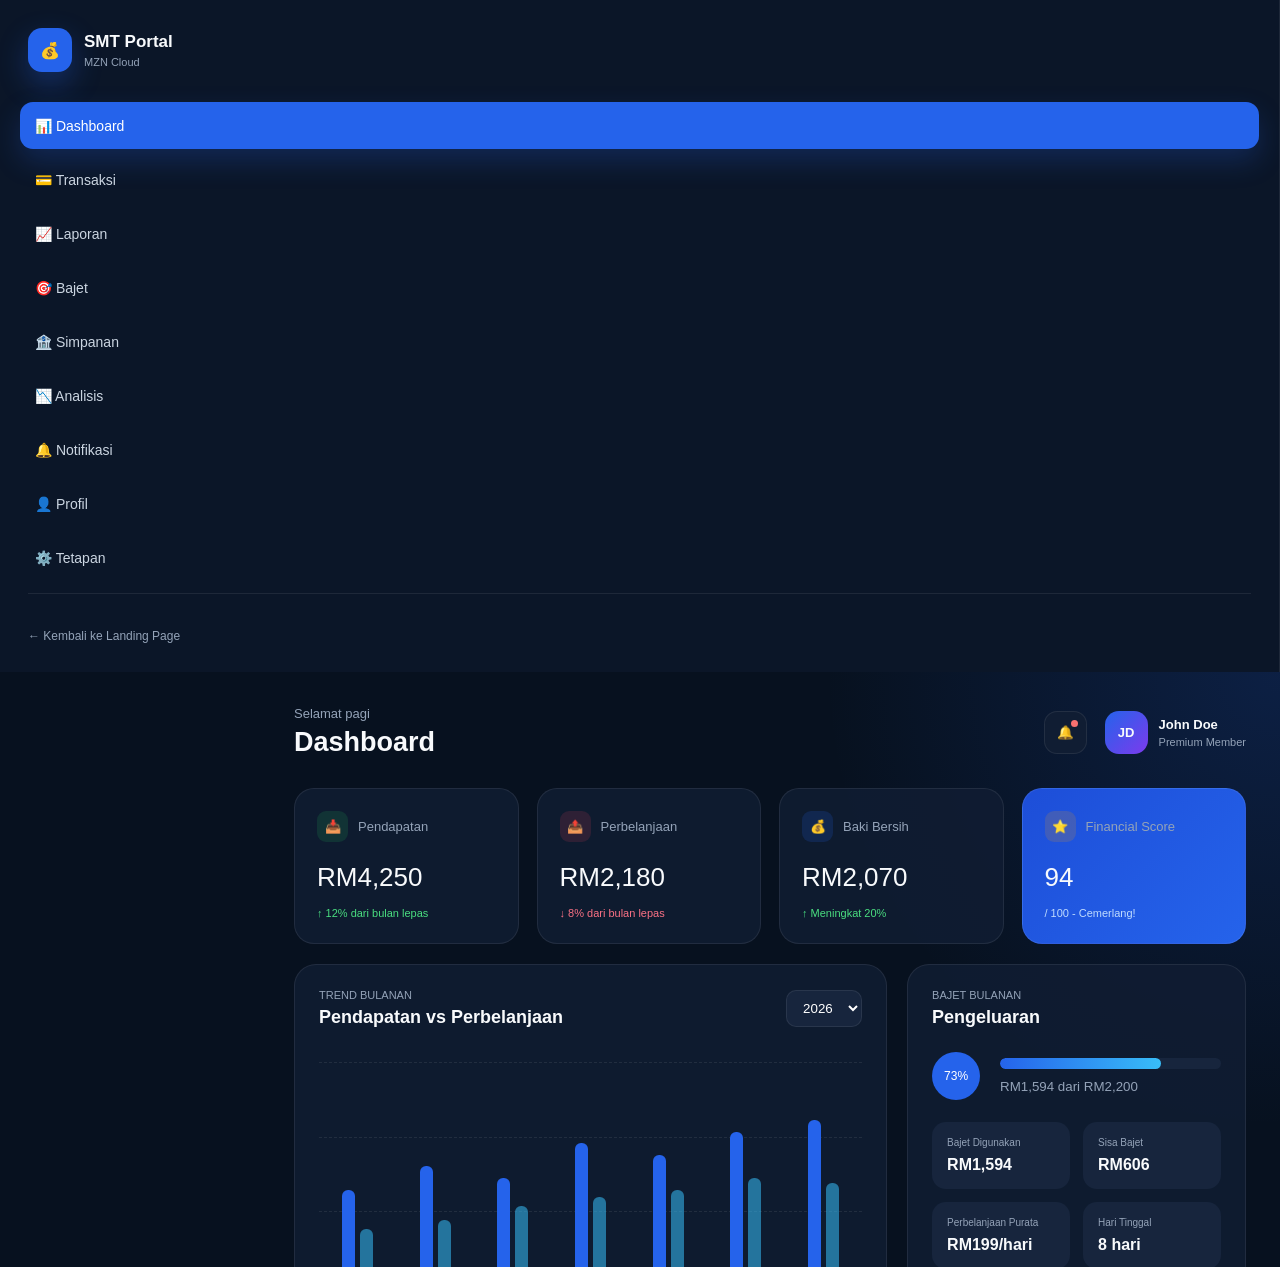
==== dashboard.html @ 915bb549 "SMT Portal Dashboard V1" ====
<!DOCTYPE html>
<html lang="ms">
<head>
    <meta charset="UTF-8">
    <meta name="viewport" content="width=device-width, initial-scale=1.0">
    <title>SMT Portal - Dashboard</title>
    <link rel="stylesheet" href="assets/css/dashboard.css">
</head>
<body>
    <div class="sidebar">
        <div class="sidebar-brand">
            <div class="logo">💰</div>
            <div>
                <strong>SMT Portal</strong>
                <small>MZN Cloud</small>
            </div>
        </div>

        <div class="sidebar-menu">
            <a href="dashboard.html" class="menu-item active">📊 Dashboard</a>
            <a href="#" class="menu-item">💳 Transaksi</a>
            <a href="#" class="menu-item">📈 Laporan</a>
            <a href="#" class="menu-item">🎯 Bajet</a>
            <a href="#" class="menu-item">🏦 Simpanan</a>
            <a href="#" class="menu-item">📉 Analisis</a>
            <a href="#" class="menu-item">🔔 Notifikasi</a>
            <a href="#" class="menu-item">👤 Profil</a>
            <a href="#" class="menu-item">⚙️ Tetapan</a>
        </div>

        <div class="menu-divider"></div>

        <div class="sidebar-footer">
            <a href="index.html">← Kembali ke Landing Page</a>
        </div>
    </div>

    <div class="main-content">
        <div class="topbar">
            <div>
                <div class="welcome-text">Selamat pagi</div>
                <h1>Dashboard</h1>
            </div>
            <div class="topbar-actions">
                <button class="icon-button">🔔<span class="notification-dot"></span></button>
                <div class="profile">
                    <div class="avatar">JD</div>
                    <div class="profile-info">
                        <strong>John Doe</strong>
                        <small>Premium Member</small>
                    </div>
                </div>
            </div>
        </div>

        <div class="summary-cards">
            <div class="summary-card">
                <div class="card-title">
                    <div class="card-icon income-icon">📥</div>
                    Pendapatan
                </div>
                <span class="amount">RM4,250</span>
                <span class="change positive">↑ 12% dari bulan lepas</span>
            </div>

            <div class="summary-card">
                <div class="card-title">
                    <div class="card-icon expense-icon">📤</div>
                    Perbelanjaan
                </div>
                <span class="amount">RM2,180</span>
                <span class="change negative">↓ 8% dari bulan lepas</span>
            </div>

            <div class="summary-card">
                <div class="card-title">
                    <div class="card-icon balance-icon">💰</div>
                    Baki Bersih
                </div>
                <span class="amount">RM2,070</span>
                <span class="change positive">↑ Meningkat 20%</span>
            </div>

            <div class="summary-card score-card">
                <div class="card-title">
                    <div class="card-icon score-icon">⭐</div>
                    Financial Score
                </div>
                <span class="amount">94</span>
                <span class="change score-text">/ 100 - Cemerlang!</span>
            </div>
        </div>

        <div class="dashboard-grid">
            <div class="panel">
                <div class="panel-header">
                    <div>
                        <div class="panel-label">TREND BULANAN</div>
                        <h2>Pendapatan vs Perbelanjaan</h2>
                    </div>
                    <select>
                        <option>2026</option>
                        <option>2025</option>
                        <option>2024</option>
                    </select>
                </div>

                <div class="chart-area">
                    <div class="chart-lines">
                        <span></span>
                        <span></span>
                        <span></span>
                        <span></span>
                    </div>
                    <div class="chart-bars">
                        <div class="chart-column">
                            <div class="bar income" style="height: 45%;"></div>
                            <div class="bar expense" style="height: 28%;"></div>
                            <small>Jan</small>
                        </div>
                        <div class="chart-column">
                            <div class="bar income" style="height: 55%;"></div>
                            <div class="bar expense" style="height: 32%;"></div>
                            <small>Feb</small>
                        </div>
                        <div class="chart-column">
                            <div class="bar income" style="height: 50%;"></div>
                            <div class="bar expense" style="height: 38%;"></div>
                            <small>Mac</small>
                        </div>
                        <div class="chart-column">
                            <div class="bar income" style="height: 65%;"></div>
                            <div class="bar expense" style="height: 42%;"></div>
                            <small>Apr</small>
                        </div>
                        <div class="chart-column">
                            <div class="bar income" style="height: 60%;"></div>
                            <div class="bar expense" style="height: 45%;"></div>
                            <small>Mei</small>
                        </div>
                        <div class="chart-column">
                            <div class="bar income" style="height: 70%;"></div>
                            <div class="bar expense" style="height: 50%;"></div>
                            <small>Jun</small>
                        </div>
                        <div class="chart-column">
                            <div class="bar income" style="height: 75%;"></div>
                            <div class="bar expense" style="height: 48%;"></div>
                            <small>Jul</small>
                        </div>
                    </div>
                </div>

                <div class="chart-legend">
                    <span><i class="legend-income"></i> Pendapatan</span>
                    <span><i class="legend-expense"></i> Perbelanjaan</span>
                </div>
            </div>

            <div class="panel">
                <div class="panel-header">
                    <div>
                        <div class="panel-label">BAJET BULANAN</div>
                        <h2>Pengeluaran</h2>
                    </div>
                </div>

                <div style="display: flex; align-items: center; gap: 20px; margin-bottom: 20px;">
                    <div class="budget-percent">73%</div>
                    <div style="flex: 1;">
                        <div class="progress-track">
                            <div class="progress-value"></div>
                        </div>
                        <small style="color: var(--muted); margin-top: 10px; display: block;">RM1,594 dari RM2,200</small>
                    </div>
                </div>

                <div class="budget-details">
                    <div>
                        <small>Bajet Digunakan</small>
                        <strong>RM1,594</strong>
                    </div>
                    <div>
                        <small>Sisa Bajet</small>
                        <strong>RM606</strong>
                    </div>
                    <div>
                        <small>Perbelanjaan Purata</small>
                        <strong>RM199/hari</strong>
                    </div>
                    <div>
                        <small>Hari Tinggal</small>
                        <strong>8 hari</strong>
                    </div>
                </div>

                <div class="budget-warning">
                    ⚠️ Perbelanjaan Anda hampir mencapai bajet bulanan. Mulai jimat dari sekarang.
                </div>
            </div>
        </div>

        <div class="dashboard-grid" style="margin-top: 20px;">
            <div class="panel">
                <div class="panel-header">
                    <div>
                        <div class="panel-label">KATEGORI PERBELANJAAN</div>
                        <h2>Top Kategori</h2>
                    </div>
                    <a href="#">Lihat Semua →</a>
                </div>

                <div class="category-list">
                    <div class="category-item">
                        <div class="category-name">
                            <div class="category-icon">🍔</div>
                            <div>
                                <strong>Makanan & Minuman</strong>
                                <small>12 transaksi</small>
                            </div>
                        </div>
                        <strong class="expense-amount">RM486</strong>
                    </div>

                    <div class="category-item">
                        <div class="category-name">
                            <div class="category-icon">🚗</div>
                            <div>
                                <strong>Pengangkutan</strong>
                                <small>8 transaksi</small>
                            </div>
                        </div>
                        <strong class="expense-amount">RM320</strong>
                    </div>

                    <div class="category-item">
                        <div class="category-name">
                            <div class="category-icon">🛍️</div>
                            <div>
                                <strong>Belanja Runcit</strong>
                                <small>5 transaksi</small>
                            </div>
                        </div>
                        <strong class="expense-amount">RM245</strong>
                    </div>

                    <div class="category-item">
                        <div class="category-name">
                            <div class="category-icon">🎮</div>
                            <div>
                                <strong>Hiburan</strong>
                                <small>3 transaksi</small>
                            </div>
                        </div>
                        <strong class="expense-amount">RM150</strong>
                    </div>

                    <div class="category-item">
                        <div class="category-name">
                            <div class="category-icon">🏥</div>
                            <div>
                                <strong>Kesihatan</strong>
                                <small>2 transaksi</small>
                            </div>
                        </div>
                        <strong class="expense-amount">RM89</strong>
                    </div>
                </div>
            </div>

            <div class="panel">
                <div class="panel-header">
                    <div>
                        <div class="panel-label">TRANSAKSI TERKINI</div>
                        <h2>Aktiviti Terbaru</h2>
                    </div>
                    <a href="#">Lihat Semua →</a>
                </div>

                <div class="transaction-list">
                    <div class="transaction-item">
                        <div class="transaction-left">
                            <div class="transaction-icon">🍕</div>
                            <div>
                                <strong>Pizza Hut</strong>
                                <small>Hari ini, 13:45</small>
                            </div>
                        </div>
                        <span class="expense-amount">-RM62</span>
                    </div>

                    <div class="transaction-item">
                        <div class="transaction-left">
                            <div class="transaction-icon">💳</div>
                            <div>
                                <strong>Gaji Bulanan</strong>
                                <small>Kemarin, 09:00</small>
                            </div>
                        </div>
                        <span class="income-amount">+RM4,250</span>
                    </div>

                    <div class="transaction-item">
                        <div class="transaction-left">
                            <div class="transaction-icon">⛽</div>
                            <div>
                                <strong>Shell Petrol</strong>
                                <small>2 hari yang lalu</small>
                            </div>
                        </div>
                        <span class="expense-amount">-RM85</span>
                    </div>

                    <div class="transaction-item">
                        <div class="transaction-left">
                            <div class="transaction-icon">🛒</div>
                            <div>
                                <strong>Tesco Supermarket</strong>
                                <small>3 hari yang lalu</small>
                            </div>
                        </div>
                        <span class="expense-amount">-RM156</span>
                    </div>

                    <div class="transaction-item">
                        <div class="transaction-left">
                            <div class="transaction-icon">🎬</div>
                            <div>
                                <strong>Netflix Subscription</strong>
                                <small>1 minggu yang lalu</small>
                            </div>
                        </div>
                        <span class="expense-amount">-RM17.90</span>
                    </div>
                </div>
            </div>
        </div>

        <div class="dashboard-footer">
            © 2026 Smart Money Tracker - Dipacu oleh MZN Cloud
        </div>
    </div>

    <script src="assets/js/app.js"></script>
</body>
</html>
---- assets/css/dashboard.css ----
* {
  box-sizing: border-box;
  margin: 0;
  padding: 0;
}

:root {
  --background: #07111f;
  --sidebar: #0b1628;
  --panel: #101d33;
  --panel-light: #17253d;
  --border: rgba(255, 255, 255, 0.08);
  --text: #f8fafc;
  --muted: #94a3b8;
  --primary: #2563eb;
  --primary-light: #60a5fa;
  --green: #22c55e;
  --red: #f87171;
  --orange: #f59e0b;
}

body {
  min-height: 100vh;
  color: var(--text);
  background: var(--background);
  font-family: Arial, sans-serif;
}

.sidebar {
  position: fixed;
  top: 0;
  bottom: 0;
  left: 0;
  display: flex;
  flex-direction: column;
  width: 260px;
  padding: 28px 20px;
  border-right: 1px solid var(--border);
  background: var(--sidebar);
}

.sidebar-brand {
  display: flex;
  align-items: center;
  gap: 12px;
  padding: 0 8px 30px;
}

.logo {
  display: grid;
  place-items: center;
  width: 44px;
  height: 44px;
  border-radius: 14px;
  background: var(--primary);
  box-shadow: 0 12px 30px rgba(37, 99, 235, 0.32);
}

.sidebar-brand strong {
  display: block;
  font-size: 17px;
}

.sidebar-brand small {
  display: block;
  margin-top: 4px;
  color: var(--muted);
  font-size: 11px;
}

.sidebar-menu {
  display: flex;
  flex-direction: column;
  gap: 7px;
}

.menu-item {
  display: flex;
  align-items: center;
  gap: 13px;
  min-height: 47px;
  padding: 0 15px;
  border-radius: 13px;
  color: #cbd5e1;
  text-decoration: none;
  font-size: 14px;
  transition: 0.2s ease;
}

.menu-item:hover {
  color: white;
  background: rgba(255, 255, 255, 0.055);
}

.menu-item.active {
  color: white;
  background: var(--primary);
  box-shadow: 0 12px 28px rgba(37, 99, 235, 0.23);
}

.menu-divider {
  height: 1px;
  margin: 12px 8px;
  background: var(--border);
}

.sidebar-footer {
  margin-top: auto;
  padding: 20px 8px 0;
}

.sidebar-footer a {
  color: var(--muted);
  text-decoration: none;
  font-size: 12px;
}

.main-content {
  min-height: 100vh;
  margin-left: 260px;
  padding: 34px;
  background:
    radial-gradient(circle at top right, rgba(37, 99, 235, 0.18), transparent 28%),
    var(--background);
}

.topbar {
  display: flex;
  align-items: center;
  justify-content: space-between;
  margin-bottom: 30px;
}

.welcome-text {
  margin-bottom: 6px;
  color: var(--muted);
  font-size: 13px;
}

.topbar h1 {
  font-size: 27px;
}

.topbar-actions {
  display: flex;
  align-items: center;
  gap: 18px;
}

.icon-button {
  position: relative;
  width: 43px;
  height: 43px;
  border: 1px solid var(--border);
  border-radius: 13px;
  color: white;
  background: var(--panel);
  cursor: pointer;
}

.notification-dot {
  position: absolute;
  top: 8px;
  right: 8px;
  width: 7px;
  height: 7px;
  border-radius: 50%;
  background: var(--red);
}

.profile {
  display: flex;
  align-items: center;
  gap: 11px;
}

.avatar {
  display: grid;
  place-items: center;
  width: 43px;
  height: 43px;
  border-radius: 14px;
  font-size: 13px;
  font-weight: 700;
  background: linear-gradient(135deg, var(--primary), #7c3aed);
}

.profile-info strong,
.profile-info small {
  display: block;
}

.profile-info strong {
  font-size: 13px;
}

.profile-info small {
  margin-top: 4px;
  color: var(--muted);
  font-size: 11px;
}

.summary-cards {
  display: grid;
  grid-template-columns: repeat(4, minmax(0, 1fr));
  gap: 18px;
  margin-bottom: 20px;
}

.summary-card {
  padding: 22px;
  border: 1px solid var(--border);
  border-radius: 20px;
  background: rgba(16, 29, 51, 0.88);
}

.card-title {
  display: flex;
  align-items: center;
  gap: 10px;
  color: var(--muted);
  font-size: 13px;
}

.card-icon {
  display: grid;
  place-items: center;
  width: 31px;
  height: 31px;
  border-radius: 9px;
  font-weight: 700;
}

.income-icon {
  color: #4ade80;
  background: rgba(34, 197, 94, 0.14);
}

.expense-icon {
  color: #fb7185;
  background: rgba(244, 63, 94, 0.14);
}

.balance-icon {
  background: rgba(37, 99, 235, 0.17);
}

.score-icon {
  background: rgba(245, 158, 11, 0.16);
}

.amount {
  display: block;
  margin: 20px 0 10px;
  font-size: 26px;
}

.change {
  font-size: 11px;
}

.positive {
  color: #4ade80;
}

.negative {
  color: #fb7185;
}

.score-text {
  color: #bfdbfe;
}

.score-card {
  background: linear-gradient(135deg, #1d4ed8, #2563eb);
}

.dashboard-grid {
  display: grid;
  grid-template-columns: 1.4fr 0.8fr;
  gap: 20px;
}

.panel {
  padding: 24px;
  border: 1px solid var(--border);
  border-radius: 22px;
  background: rgba(16, 29, 51, 0.88);
}

.panel-header {
  display: flex;
  align-items: center;
  justify-content: space-between;
  margin-bottom: 24px;
}

.panel-label {
  margin-bottom: 6px;
  color: var(--muted);
  font-size: 11px;
}

.panel h2 {
  font-size: 18px;
}

.panel-header select {
  padding: 9px 12px;
  border: 1px solid var(--border);
  border-radius: 10px;
  color: white;
  background: var(--panel-light);
}

.panel-header a {
  color: var(--primary-light);
  text-decoration: none;
  font-size: 12px;
}

.chart-area {
  position: relative;
  height: 270px;
}

.chart-lines {
  position: absolute;
  inset: 10px 0 35px;
  display: flex;
  flex-direction: column;
  justify-content: space-between;
}

.chart-lines span {
  width: 100%;
  border-top: 1px dashed rgba(255, 255, 255, 0.08);
}

.chart-bars {
  position: absolute;
  inset: 10px 0 0;
  display: flex;
  justify-content: space-around;
  align-items: flex-end;
}

.chart-column {
  display: flex;
  align-items: flex-end;
  justify-content: center;
  gap: 5px;
  width: 13%;
  height: 100%;
  padding-bottom: 28px;
  position: relative;
}

.chart-column small {
  position: absolute;
  bottom: 0;
  color: var(--muted);
}

.bar {
  width: 13px;
  min-height: 12px;
  border-radius: 6px 6px 2px 2px;
}

.bar.income {
  background: var(--primary);
}

.bar.expense {
  background: #38bdf8;
  opacity: 0.55;
}

.chart-legend {
  display: flex;
  gap: 24px;
  margin-top: 14px;
  color: var(--muted);
  font-size: 11px;
}

.chart-legend span {
  display: flex;
  align-items: center;
  gap: 8px;
}

.chart-legend i {
  width: 9px;
  height: 9px;
  border-radius: 50%;
}

.legend-income {
  background: var(--primary);
}

.legend-expense {
  background: #38bdf8;
}

.budget-percent {
  display: grid;
  place-items: center;
  width: 48px;
  height: 48px;
  border-radius: 50%;
  color: white;
  font-size: 12px;
  background: var(--primary);
}

.progress-track {
  height: 11px;
  overflow: hidden;
  border-radius: 999px;
  background: var(--panel-light);
}

.progress-value {
  width: 73%;
  height: 100%;
  border-radius: inherit;
  background: linear-gradient(90deg, var(--primary), #38bdf8);
}

.budget-details {
  display: grid;
  grid-template-columns: repeat(2, 1fr);
  gap: 13px;
  margin-top: 22px;
}

.budget-details div {
  padding: 15px;
  border-radius: 14px;
  background: var(--panel-light);
}

.budget-details small,
.budget-details strong {
  display: block;
}

.budget-details small {
  margin-bottom: 8px;
  color: var(--muted);
  font-size: 10px;
}

.budget-warning {
  margin-top: 16px;
  padding: 14px;
  border-radius: 13px;
  color: #bfdbfe;
  background: rgba(37, 99, 235, 0.13);
  font-size: 11px;
}

.category-list,
.transaction-list {
  display: flex;
  flex-direction: column;
}

.category-item,
.transaction-item {
  display: flex;
  align-items: center;
  justify-content: space-between;
  padding: 15px 0;
  border-bottom: 1px solid var(--border);
}

.category-item:last-child,
.transaction-item:last-child {
  border-bottom: none;
}

.category-name,
.transaction-left {
  display: flex;
  align-items: center;
  gap: 12px;
}

.category-icon,
.transaction-icon {
  display: grid;
  place-items: center;
  width: 40px;
  height: 40px;
  border-radius: 12px;
  background: var(--panel-light);
}

.category-name strong,
.category-name small,
.transaction-left strong,
.transaction-left small {
  display: block;
}

.category-name strong,
.transaction-left strong {
  font-size: 12px;
}

.category-name small,
.transaction-left small {
  margin-top: 5px;
  color: var(--muted);
  font-size: 10px;
}

.category-item > strong,
.transaction-amount {
  font-size: 12px;
}

.income-amount {
  color: #4ade80;
}

.expense-amount {
  color: #f8fafc;
}

.dashboard-footer {
  padding: 28px 0 5px;
  color: #64748b;
  text-align: center;
  font-size: 11px;
}

@media (max-width: 1100px) {
  .summary-cards {
    grid-template-columns: repeat(2, 1fr);
  }

  .dashboard-grid {
    grid-template-columns: 1fr;
  }
}

@media (max-width: 760px) {
  .sidebar {
    position: static;
    width: 100%;
    min-height: auto;
  }

  .sidebar-menu {
    display: grid;
    grid-template-columns: repeat(2, 1fr);
  }

  .sidebar-footer {
    display: none;
  }

  .main-content {
    margin-left: 0;
    padding: 22px;
  }

  .topbar {
    align-items: flex-start;
  }

  .profile-info {
    display: none;
  }
}

@media (max-width: 520px) {
  .summary-cards {
    grid-template-columns: 1fr;
  }

  .sidebar-menu {
    grid-template-columns: 1fr;
  }

  .topbar h1 {
    font-size: 22px;
  }

  .panel {
    padding: 18px;
  }

  .budget-details {
    grid-template-columns: 1fr;
  }
}
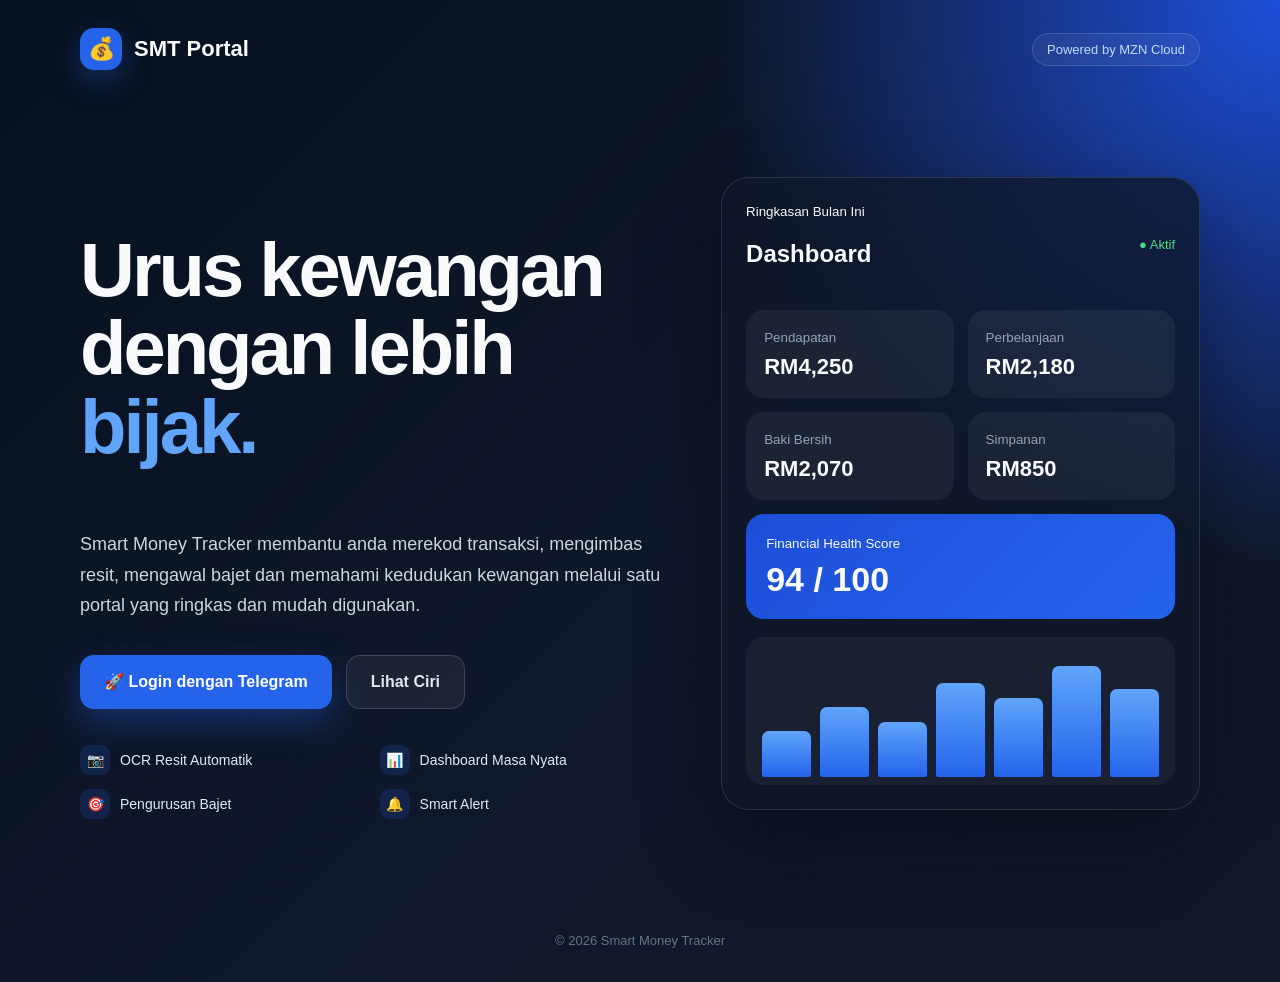
==== commit b4574284: "SMT Portal" ====
--- a/dashboard.html
+++ b/dashboard.html
@@ -32,6 +32,7 @@
 
         <div class="sidebar-footer">
             <a href="index.html">← Kembali ke Landing Page</a>
+            <button id="logout-button" class="logout-btn">🚪 Log Keluar</button>
         </div>
     </div>
 
@@ -341,6 +342,7 @@
         </div>
     </div>
 
+    <script src="assets/js/auth.js"></script>
     <script src="assets/js/app.js"></script>
 </body>
 </html>
--- a/assets/css/dashboard.css
+++ b/assets/css/dashboard.css
@@ -107,12 +107,41 @@
 .sidebar-footer {
   margin-top: auto;
   padding: 20px 8px 0;
+  display: flex;
+  flex-direction: column;
+  gap: 10px;
 }
 
 .sidebar-footer a {
   color: var(--muted);
   text-decoration: none;
   font-size: 12px;
+  transition: 0.2s ease;
+}
+
+.sidebar-footer a:hover {
+  color: var(--text);
+}
+
+.logout-btn {
+  display: flex;
+  align-items: center;
+  gap: 8px;
+  padding: 10px 15px;
+  border: 1px solid var(--red);
+  border-radius: 10px;
+  color: var(--red);
+  background: transparent;
+  font-size: 12px;
+  font-weight: 600;
+  cursor: pointer;
+  transition: 0.2s ease;
+}
+
+.logout-btn:hover {
+  color: white;
+  background: rgba(248, 113, 113, 0.15);
+  border-color: var(--red);
 }
 
 .main-content {
